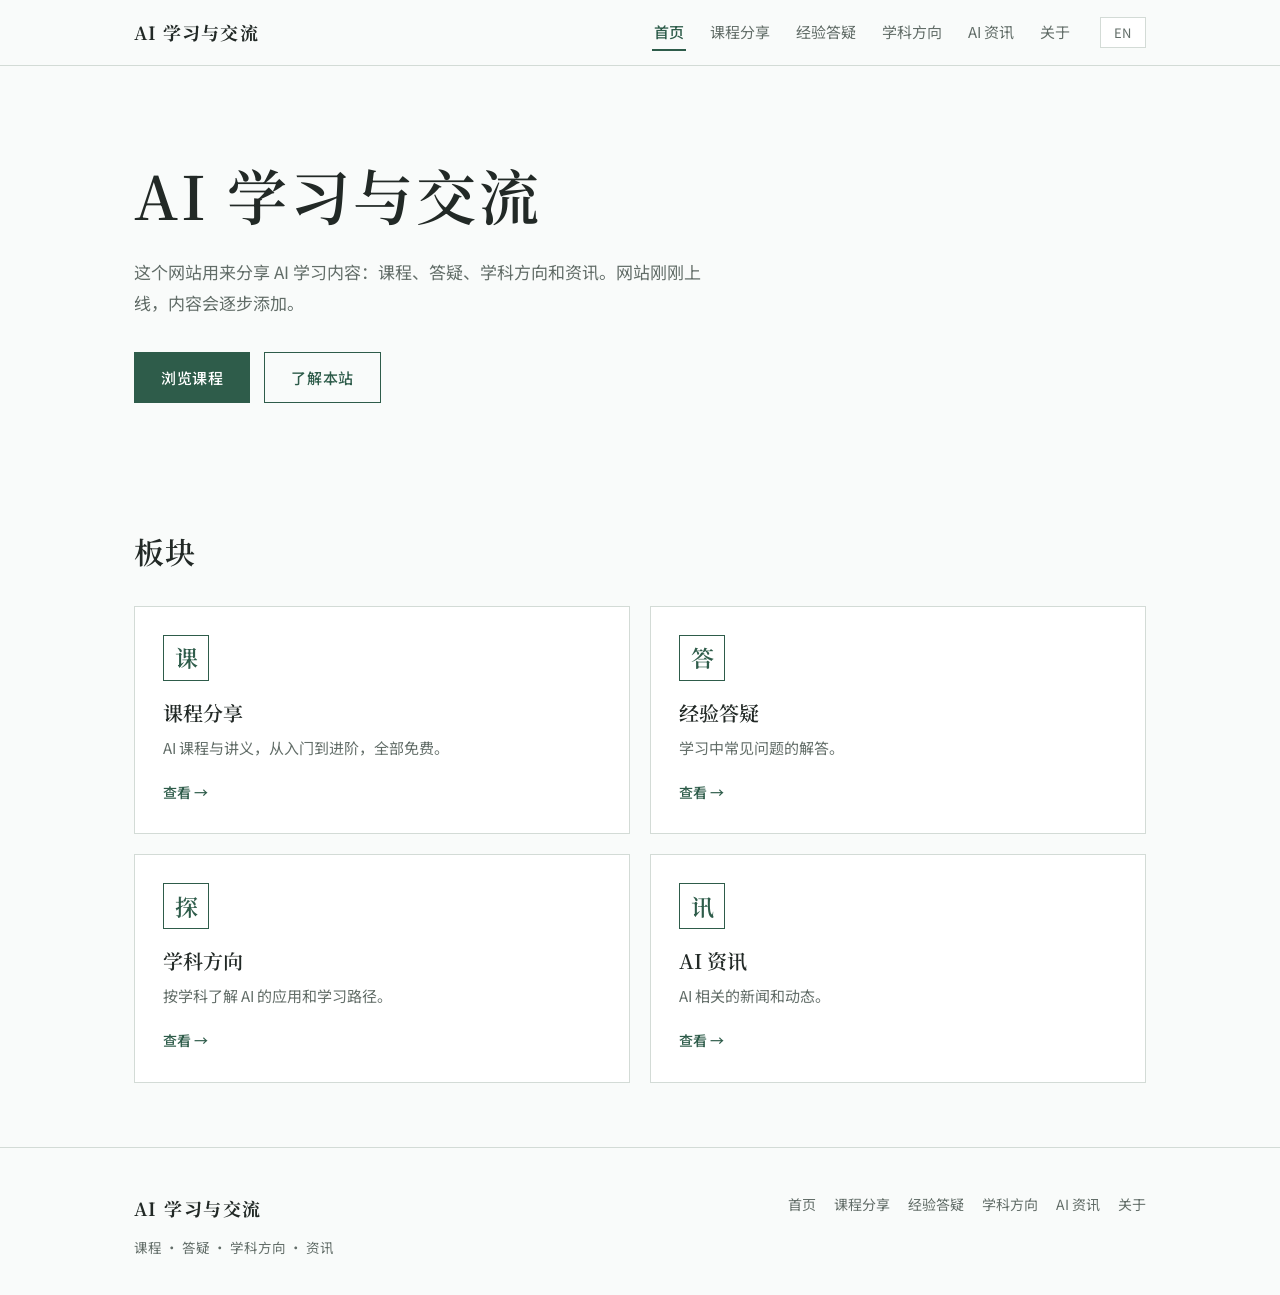
==== index.html @ b8dca819 "Initial AI sharing website" ====
<!DOCTYPE html>
<html lang="zh-CN" data-lang="zh">
<head>
<meta charset="UTF-8">
<meta name="viewport" content="width=device-width, initial-scale=1.0">
<title>AI 学习与交流</title>
<meta name="description" content="分享 AI 学习内容的网站：课程、答疑、学科方向与资讯。">
<link rel="icon" type="image/svg+xml" href="assets/favicon.svg?v=3">
<link rel="preconnect" href="https://fonts.googleapis.com">
<link rel="preconnect" href="https://fonts.gstatic.com" crossorigin>
<link href="https://fonts.googleapis.com/css2?family=Noto+Sans+SC:wght@400;500;700&family=Noto+Serif+SC:wght@500;600;700&display=swap" rel="stylesheet">
<link rel="stylesheet" href="assets/style.css?v=3">
<script>try{document.documentElement.dataset.lang=localStorage.getItem("site-lang")==="en"?"en":"zh";}catch(e){}</script>
</head>
<body>
<a class="skip-link" href="#main"><span class="zh">跳到主要内容</span><span class="en">Skip to content</span></a>
<header class="site-header">
  <div class="container header-inner">
    <a href="index.html" class="brand">
      <span class="brand-name"><span class="zh">AI 学习与交流</span><span class="en">AI Learning &amp; Exchange</span></span>
    </a>
    <nav class="site-nav" id="site-nav" aria-label="主导航 Main navigation">
      <a href="index.html" class="active"><span class="zh">首页</span><span class="en">Home</span></a>
      <a href="courses.html"><span class="zh">课程分享</span><span class="en">Courses</span></a>
      <a href="qa.html"><span class="zh">经验答疑</span><span class="en">Q&amp;A</span></a>
      <a href="fields.html"><span class="zh">学科方向</span><span class="en">Fields</span></a>
      <a href="news.html"><span class="zh">AI 资讯</span><span class="en">AI News</span></a>
      <a href="about.html"><span class="zh">关于</span><span class="en">About</span></a>
    </nav>
    <div class="header-actions">
      <button id="lang-toggle" class="lang-toggle" type="button" aria-label="切换语言 / Switch language"><span class="zh">EN</span><span class="en">中文</span></button>
      <button class="nav-toggle" type="button" aria-expanded="false" aria-controls="site-nav" aria-label="菜单 / Menu">☰</button>
    </div>
  </div>
</header>

<main id="main">
  <section class="hero">
    <div class="container">
      <div class="hero-main">
        <h1 class="hero-title"><span class="zh">AI 学习与交流</span><span class="en">AI Learning &amp; Exchange</span></h1>
        <p class="hero-lede">
          <span class="zh">这个网站用来分享 AI 学习内容：课程、答疑、学科方向和资讯。网站刚刚上线，内容会逐步添加。</span>
          <span class="en">This site is for sharing AI learning content: courses, Q&amp;A, subject directions, and news. It's new — content will be added over time.</span>
        </p>
        <div class="hero-actions">
          <a class="btn btn-primary" href="courses.html"><span class="zh">浏览课程</span><span class="en">Browse courses</span></a>
          <a class="btn btn-ghost" href="about.html"><span class="zh">了解本站</span><span class="en">About this site</span></a>
        </div>
      </div>
    </div>
  </section>

  <section class="section">
    <div class="container">
      <div class="section-head">
        <h2 class="section-title"><span class="zh">板块</span><span class="en">Sections</span></h2>
      </div>
      <div class="dept-grid">
        <a class="dept-card" href="courses.html">
          <span class="glyph" aria-hidden="true">课</span>
          <h3><span class="zh">课程分享</span><span class="en">Courses</span></h3>
          <p><span class="zh">AI 课程与讲义，从入门到进阶，全部免费。</span><span class="en">AI courses and notes, from beginner to advanced. All free.</span></p>
          <span class="card-link"><span class="zh">查看 →</span><span class="en">View →</span></span>
        </a>
        <a class="dept-card" href="qa.html">
          <span class="glyph" aria-hidden="true">答</span>
          <h3><span class="zh">经验答疑</span><span class="en">Q&amp;A</span></h3>
          <p><span class="zh">学习中常见问题的解答。</span><span class="en">Answers to common questions.</span></p>
          <span class="card-link"><span class="zh">查看 →</span><span class="en">View →</span></span>
        </a>
        <a class="dept-card" href="fields.html">
          <span class="glyph" aria-hidden="true">探</span>
          <h3><span class="zh">学科方向</span><span class="en">Fields</span></h3>
          <p><span class="zh">按学科了解 AI 的应用和学习路径。</span><span class="en">AI applications and learning paths, by subject.</span></p>
          <span class="card-link"><span class="zh">查看 →</span><span class="en">View →</span></span>
        </a>
        <a class="dept-card" href="news.html">
          <span class="glyph" aria-hidden="true">讯</span>
          <h3><span class="zh">AI 资讯</span><span class="en">AI News</span></h3>
          <p><span class="zh">AI 相关的新闻和动态。</span><span class="en">AI news and updates.</span></p>
          <span class="card-link"><span class="zh">查看 →</span><span class="en">View →</span></span>
        </a>
      </div>
    </div>
  </section>

</main>

<footer class="site-footer">
  <div class="container">
    <div class="footer-grid">
      <div>
        <div class="footer-brand">
          <span><span class="zh">AI 学习与交流</span><span class="en">AI Learning &amp; Exchange</span></span>
        </div>
        <p class="footer-tagline"><span class="zh">课程 · 答疑 · 学科方向 · 资讯</span><span class="en">Courses · Q&amp;A · Fields · News</span></p>
      </div>
      <nav class="footer-nav" aria-label="页脚导航 Footer navigation">
        <a href="index.html"><span class="zh">首页</span><span class="en">Home</span></a>
        <a href="courses.html"><span class="zh">课程分享</span><span class="en">Courses</span></a>
        <a href="qa.html"><span class="zh">经验答疑</span><span class="en">Q&amp;A</span></a>
        <a href="fields.html"><span class="zh">学科方向</span><span class="en">Fields</span></a>
        <a href="news.html"><span class="zh">AI 资讯</span><span class="en">AI News</span></a>
        <a href="about.html"><span class="zh">关于</span><span class="en">About</span></a>
      </nav>
    </div>
  </div>
</footer>
<script src="assets/main.js?v=3"></script>
</body>
</html>
---- assets/style.css ----
/* ============================================
   AI 学习与交流 — site styles
   One hue family (~155°): every neutral is a tint of the green. Sharp edges, no radius.
   ============================================ */

:root {
  --paper: #F9FBFA;
  --card: #FFFFFF;
  --wash: #EFF3F1;
  --ink: #222926;
  --ink-body: #414B46;
  --ink-soft: #626D68;
  --line: #D3DBD6;
  --accent: #2E5C4A;
  --accent-deep: #23483A;
  --accent-tint: #E8F0EC;
  --serif: "Noto Serif SC", "Songti SC", "STSong", Georgia, serif;
  --sans: "Noto Sans SC", "PingFang SC", "Hiragino Sans GB", "Microsoft YaHei", system-ui, sans-serif;
}

* { box-sizing: border-box; }

html { scroll-behavior: smooth; }

body {
  margin: 0;
  background: var(--paper);
  color: var(--ink);
  font-family: var(--sans);
  font-size: 16px;
  line-height: 1.8;
  -webkit-font-smoothing: antialiased;
}

/* Language switching: html[data-lang] decides which copy is visible */
[data-lang="zh"] .en { display: none !important; }
[data-lang="en"] .zh { display: none !important; }

h1, h2, h3 {
  font-family: var(--serif);
  font-weight: 600;
  line-height: 1.35;
  margin: 0;
}

a { color: var(--accent); text-decoration: none; }
a:hover { color: var(--accent-deep); }

.container { max-width: 1060px; margin: 0 auto; padding: 0 24px; }

:focus-visible { outline: 2px solid var(--accent); outline-offset: 3px; }

.skip-link {
  position: absolute; left: -9999px; top: 0; z-index: 100;
  background: var(--ink); color: #fff; padding: 8px 16px;
}
.skip-link:focus { left: 0; color: #fff; }

/* ---------- Header ---------- */

.site-header {
  position: sticky; top: 0; z-index: 50;
  background: rgba(249, 251, 250, 0.92);
  backdrop-filter: blur(8px);
  -webkit-backdrop-filter: blur(8px);
  border-bottom: 1px solid var(--line);
}
.header-inner {
  display: flex; align-items: center; gap: 28px;
  padding-top: 14px; padding-bottom: 14px;
}
.brand { display: flex; align-items: center; color: var(--ink); }
.brand:hover { color: var(--ink); }
.brand-name { font-family: var(--serif); font-size: 18px; font-weight: 700; letter-spacing: 0.06em; }

.site-nav { display: flex; gap: 22px; margin-left: auto; }
.site-nav a {
  color: var(--ink-soft); font-size: 15px; padding: 4px 2px;
  border-bottom: 2px solid transparent;
}
.site-nav a:hover { color: var(--ink); }
.site-nav a.active { color: var(--accent); border-bottom-color: var(--accent); font-weight: 500; }

.header-actions { display: flex; align-items: center; gap: 10px; }
.lang-toggle {
  font-family: var(--sans); font-size: 13px; letter-spacing: 0.05em;
  border: 1px solid var(--line); background: var(--card); color: var(--ink-soft);
  padding: 5px 13px; cursor: pointer;
}
.lang-toggle:hover { border-color: var(--accent); color: var(--accent); }
.nav-toggle {
  display: none; border: 1px solid var(--line); background: var(--card);
  padding: 5px 11px; cursor: pointer; font-size: 16px; color: var(--ink);
}

/* ---------- Hero (home) ---------- */

.hero { padding: 88px 0 64px; }

.hero-title {
  font-size: clamp(38px, 6vw, 60px);
  letter-spacing: 0.05em; color: var(--ink); font-weight: 600;
}
.hero-lede { max-width: 34em; margin: 22px 0 34px; font-size: 17px; color: var(--ink-soft); }
.hero-actions { display: flex; gap: 14px; flex-wrap: wrap; }

.btn {
  display: inline-block; padding: 11px 26px;
  font-size: 15px; font-weight: 500; letter-spacing: 0.04em;
  transition: background 0.15s ease, color 0.15s ease, border-color 0.15s ease;
}
.btn-primary { background: var(--accent); color: #fff; border: 1px solid var(--accent); }
.btn-primary:hover { background: var(--accent-deep); border-color: var(--accent-deep); color: #fff; }
.btn-ghost { border: 1px solid var(--accent); color: var(--accent); background: transparent; }
.btn-ghost:hover { background: var(--accent-tint); color: var(--accent-deep); }

/* Page-load rise, one orchestrated moment */
@keyframes rise {
  from { opacity: 0; transform: translateY(12px); }
  to { opacity: 1; transform: none; }
}
.hero-main > * { animation: rise 0.55s ease both; }
.hero-main > *:nth-child(2) { animation-delay: 0.06s; }
.hero-main > *:nth-child(3) { animation-delay: 0.12s; }
.hero-main > *:nth-child(4) { animation-delay: 0.18s; }

/* ---------- Sections ---------- */

.section { padding: 64px 0; }
.section-head {
  display: flex; align-items: baseline; justify-content: space-between;
  gap: 16px; margin-bottom: 34px; flex-wrap: wrap;
}
.section-title { font-size: 30px; letter-spacing: 0.04em; }

/* Section cards (home) */
.dept-grid { display: grid; grid-template-columns: repeat(2, 1fr); gap: 20px; }
.dept-card {
  display: block; background: var(--card);
  border: 1px solid var(--line);
  padding: 28px; color: var(--ink);
  transition: border-color 0.15s ease;
}
.dept-card:hover { border-color: var(--accent); color: var(--ink); }
.glyph {
  display: inline-flex; align-items: center; justify-content: center;
  width: 46px; height: 46px;
  border: 1px solid var(--accent);
  font-family: var(--serif); font-size: 23px; font-weight: 600; color: var(--accent);
  transition: background 0.15s ease, color 0.15s ease;
}
.dept-card:hover .glyph { background: var(--accent); color: var(--card); }
.dept-card h3 { font-size: 20px; margin: 18px 0 8px; }
.dept-card p { margin: 0 0 16px; font-size: 15px; color: var(--ink-soft); }
.card-link { font-size: 14px; color: var(--accent); font-weight: 500; }

/* ---------- Subpage head ---------- */

.page-head { padding: 64px 0 24px; }
.page-head .glyph { width: 54px; height: 54px; font-size: 27px; margin-bottom: 20px; }
.page-title { font-size: clamp(32px, 5vw, 44px); letter-spacing: 0.06em; }
.page-lede { max-width: 42em; margin: 16px 0 0; font-size: 16.5px; color: var(--ink-soft); }

/* ---------- Placeholder panel ---------- */

.note-panel {
  margin-top: 28px; background: var(--wash);
  border: 1px solid var(--line); border-left: 2px solid var(--accent);
  padding: 22px 26px; font-size: 15px; color: var(--ink-soft);
}
.note-panel p { margin: 0; }

/* ---------- Fields ---------- */

.field-grid { display: grid; grid-template-columns: repeat(2, 1fr); gap: 20px; }
.field-card {
  background: var(--card); border: 1px solid var(--line);
  padding: 26px;
}
.field-card h3 { font-size: 19px; margin-bottom: 8px; }
.field-card > p { margin: 0 0 16px; font-size: 15px; color: var(--ink-soft); }
.start-list { padding: 14px 18px; background: var(--wash); border-left: 2px solid var(--accent); font-size: 14px; }
.start-list-title {
  display: block; font-size: 12px; letter-spacing: 0.16em;
  color: var(--accent); margin-bottom: 6px; font-weight: 500; text-transform: uppercase;
}
.start-list ul { margin: 0; padding-left: 18px; color: var(--ink-soft); }
.start-list li { margin: 3px 0; }

/* ---------- Prose (about) ---------- */

.prose { max-width: 46em; padding-bottom: 24px; }
.prose h2 { font-size: 24px; margin: 46px 0 14px; }
.prose p { margin: 0 0 14px; color: var(--ink-body); font-size: 15.5px; }
.prose ul { margin: 0 0 14px; padding-left: 20px; color: var(--ink-body); font-size: 15.5px; }
.prose li { margin: 6px 0; }
/* ---------- Footer ---------- */

.site-footer { border-top: 1px solid var(--line); padding: 44px 0 36px; }
.footer-grid {
  display: flex; justify-content: space-between; align-items: flex-start;
  gap: 24px; flex-wrap: wrap;
}
.footer-brand {
  display: flex; align-items: center; gap: 10px;
  font-family: var(--serif); font-weight: 700; letter-spacing: 0.08em; font-size: 18px;
}
.footer-tagline { margin: 10px 0 0; font-size: 13.5px; color: var(--ink-soft); }
.footer-nav { display: flex; gap: 18px; flex-wrap: wrap; }
.footer-nav a { font-size: 14px; color: var(--ink-soft); }
.footer-nav a:hover { color: var(--accent); }

/* ---------- Responsive ---------- */

@media (max-width: 860px) {
  .site-nav {
    display: none;
    position: absolute; top: 100%; left: 0; right: 0;
    background: var(--paper); border-bottom: 1px solid var(--line);
    flex-direction: column; gap: 0; padding: 8px 24px 16px;
  }
  .site-header.nav-open .site-nav { display: flex; }
  .site-nav a { padding: 10px 0; border-bottom: none; font-size: 16px; }
  .nav-toggle { display: inline-flex; }

  .hero { padding: 56px 0 48px; }

  .dept-grid, .field-grid { grid-template-columns: 1fr; }
  .section { padding: 48px 0; }
  .section-title { font-size: 25px; }
  .page-head { padding: 48px 0 16px; }
}

@media (prefers-reduced-motion: reduce) {
  html { scroll-behavior: auto; }
  *, *::before, *::after {
    animation-duration: 0.001s !important;
    animation-delay: 0s !important;
    transition-duration: 0.001s !important;
  }
}
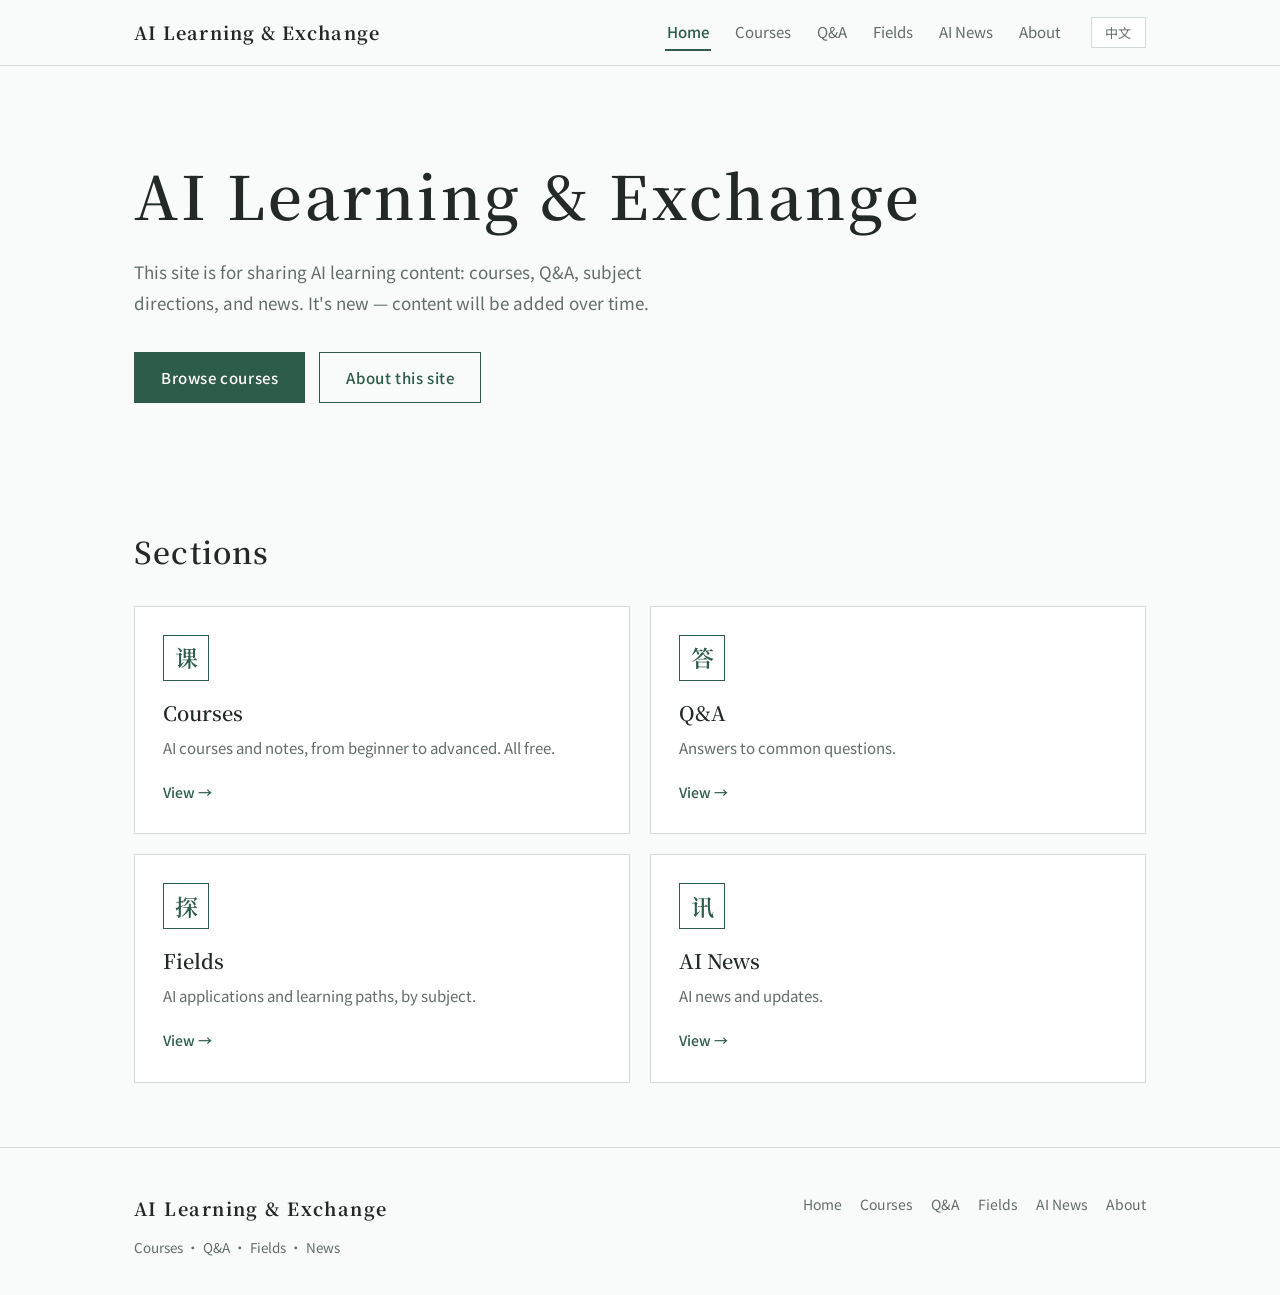
==== commit 1f1d759b: "Add publishing workflow, article extras, and site fixes - Shared head/header/footer partials stamped" ====
--- a/index.html
+++ b/index.html
@@ -5,27 +5,39 @@
 <meta name="viewport" content="width=device-width, initial-scale=1.0">
 <title>AI 学习与交流</title>
 <meta name="description" content="分享 AI 学习内容的网站：课程、答疑、学科方向与资讯。">
-<link rel="icon" type="image/svg+xml" href="assets/favicon.svg?v=3">
+<!-- head -->
+<meta property="og:type" content="website">
+<meta property="og:site_name" content="AI 学习与交流">
+<meta property="og:title" content="AI 学习与交流">
+<meta property="og:description" content="分享 AI 学习内容的网站：课程、答疑、学科方向与资讯。">
+<meta property="og:url" content="https://xiuyuanwang.org/">
+<meta property="og:image" content="https://xiuyuanwang.org/assets/og-image.png">
+<meta name="twitter:card" content="summary_large_image">
+<link rel="icon" type="image/png" sizes="32x32" href="/assets/favicon-32.png?v=acf3af5b">
+<link rel="icon" type="image/svg+xml" href="/assets/favicon.svg?v=acf3af5b">
+<link rel="apple-touch-icon" href="/assets/apple-touch-icon.png?v=acf3af5b">
+<link rel="stylesheet" href="/assets/style.css?v=acf3af5b">
 <link rel="preconnect" href="https://fonts.googleapis.com">
 <link rel="preconnect" href="https://fonts.gstatic.com" crossorigin>
-<link href="https://fonts.googleapis.com/css2?family=Noto+Sans+SC:wght@400;500;700&family=Noto+Serif+SC:wght@500;600;700&display=swap" rel="stylesheet">
-<link rel="stylesheet" href="assets/style.css?v=3">
-<script>try{document.documentElement.dataset.lang=localStorage.getItem("site-lang")==="en"?"en":"zh";}catch(e){}</script>
+<link rel="stylesheet" href="https://fonts.googleapis.com/css2?family=Noto+Sans+SC:wght@400;500;700&family=Noto+Serif+SC:wght@500;600;700&display=swap" media="print" onload="this.media='all'">
+<script>try{var s=localStorage.getItem("site-lang");document.documentElement.dataset.lang=s?(s==="en"?"en":"zh"):(/^zh/i.test(navigator.language||"")?"zh":"en");}catch(e){document.documentElement.dataset.lang="zh";}</script>
+<!-- /head -->
 </head>
 <body>
+<!-- header active="home" -->
 <a class="skip-link" href="#main"><span class="zh">跳到主要内容</span><span class="en">Skip to content</span></a>
 <header class="site-header">
   <div class="container header-inner">
-    <a href="index.html" class="brand">
+    <a href="/" class="brand">
       <span class="brand-name"><span class="zh">AI 学习与交流</span><span class="en">AI Learning &amp; Exchange</span></span>
     </a>
     <nav class="site-nav" id="site-nav" aria-label="主导航 Main navigation">
-      <a href="index.html" class="active"><span class="zh">首页</span><span class="en">Home</span></a>
-      <a href="courses.html"><span class="zh">课程分享</span><span class="en">Courses</span></a>
-      <a href="qa.html"><span class="zh">经验答疑</span><span class="en">Q&amp;A</span></a>
-      <a href="fields.html"><span class="zh">学科方向</span><span class="en">Fields</span></a>
-      <a href="news.html"><span class="zh">AI 资讯</span><span class="en">AI News</span></a>
-      <a href="about.html"><span class="zh">关于</span><span class="en">About</span></a>
+      <a href="/" data-nav="home" class="active"><span class="zh">首页</span><span class="en">Home</span></a>
+      <a href="/courses.html" data-nav="courses"><span class="zh">课程分享</span><span class="en">Courses</span></a>
+      <a href="/qa.html" data-nav="qa"><span class="zh">经验答疑</span><span class="en">Q&amp;A</span></a>
+      <a href="/fields.html" data-nav="fields"><span class="zh">学科方向</span><span class="en">Fields</span></a>
+      <a href="/news.html" data-nav="news"><span class="zh">AI 资讯</span><span class="en">AI News</span></a>
+      <a href="/about.html" data-nav="about"><span class="zh">关于</span><span class="en">About</span></a>
     </nav>
     <div class="header-actions">
       <button id="lang-toggle" class="lang-toggle" type="button" aria-label="切换语言 / Switch language"><span class="zh">EN</span><span class="en">中文</span></button>
@@ -33,6 +45,7 @@
     </div>
   </div>
 </header>
+<!-- /header -->
 
 <main id="main">
   <section class="hero">
@@ -44,8 +57,8 @@
           <span class="en">This site is for sharing AI learning content: courses, Q&amp;A, subject directions, and news. It's new — content will be added over time.</span>
         </p>
         <div class="hero-actions">
-          <a class="btn btn-primary" href="courses.html"><span class="zh">浏览课程</span><span class="en">Browse courses</span></a>
-          <a class="btn btn-ghost" href="about.html"><span class="zh">了解本站</span><span class="en">About this site</span></a>
+          <a class="btn btn-primary" href="/courses.html"><span class="zh">浏览课程</span><span class="en">Browse courses</span></a>
+          <a class="btn btn-ghost" href="/about.html"><span class="zh">了解本站</span><span class="en">About this site</span></a>
         </div>
       </div>
     </div>
@@ -57,25 +70,25 @@
         <h2 class="section-title"><span class="zh">板块</span><span class="en">Sections</span></h2>
       </div>
       <div class="dept-grid">
-        <a class="dept-card" href="courses.html">
+        <a class="dept-card" href="/courses.html">
           <span class="glyph" aria-hidden="true">课</span>
           <h3><span class="zh">课程分享</span><span class="en">Courses</span></h3>
           <p><span class="zh">AI 课程与讲义，从入门到进阶，全部免费。</span><span class="en">AI courses and notes, from beginner to advanced. All free.</span></p>
           <span class="card-link"><span class="zh">查看 →</span><span class="en">View →</span></span>
         </a>
-        <a class="dept-card" href="qa.html">
+        <a class="dept-card" href="/qa.html">
           <span class="glyph" aria-hidden="true">答</span>
           <h3><span class="zh">经验答疑</span><span class="en">Q&amp;A</span></h3>
           <p><span class="zh">学习中常见问题的解答。</span><span class="en">Answers to common questions.</span></p>
           <span class="card-link"><span class="zh">查看 →</span><span class="en">View →</span></span>
         </a>
-        <a class="dept-card" href="fields.html">
+        <a class="dept-card" href="/fields.html">
           <span class="glyph" aria-hidden="true">探</span>
           <h3><span class="zh">学科方向</span><span class="en">Fields</span></h3>
           <p><span class="zh">按学科了解 AI 的应用和学习路径。</span><span class="en">AI applications and learning paths, by subject.</span></p>
           <span class="card-link"><span class="zh">查看 →</span><span class="en">View →</span></span>
         </a>
-        <a class="dept-card" href="news.html">
+        <a class="dept-card" href="/news.html">
           <span class="glyph" aria-hidden="true">讯</span>
           <h3><span class="zh">AI 资讯</span><span class="en">AI News</span></h3>
           <p><span class="zh">AI 相关的新闻和动态。</span><span class="en">AI news and updates.</span></p>
@@ -84,9 +97,9 @@
       </div>
     </div>
   </section>
-
 </main>
 
+<!-- footer -->
 <footer class="site-footer">
   <div class="container">
     <div class="footer-grid">
@@ -97,16 +110,17 @@
         <p class="footer-tagline"><span class="zh">课程 · 答疑 · 学科方向 · 资讯</span><span class="en">Courses · Q&amp;A · Fields · News</span></p>
       </div>
       <nav class="footer-nav" aria-label="页脚导航 Footer navigation">
-        <a href="index.html"><span class="zh">首页</span><span class="en">Home</span></a>
-        <a href="courses.html"><span class="zh">课程分享</span><span class="en">Courses</span></a>
-        <a href="qa.html"><span class="zh">经验答疑</span><span class="en">Q&amp;A</span></a>
-        <a href="fields.html"><span class="zh">学科方向</span><span class="en">Fields</span></a>
-        <a href="news.html"><span class="zh">AI 资讯</span><span class="en">AI News</span></a>
-        <a href="about.html"><span class="zh">关于</span><span class="en">About</span></a>
+        <a href="/"><span class="zh">首页</span><span class="en">Home</span></a>
+        <a href="/courses.html"><span class="zh">课程分享</span><span class="en">Courses</span></a>
+        <a href="/qa.html"><span class="zh">经验答疑</span><span class="en">Q&amp;A</span></a>
+        <a href="/fields.html"><span class="zh">学科方向</span><span class="en">Fields</span></a>
+        <a href="/news.html"><span class="zh">AI 资讯</span><span class="en">AI News</span></a>
+        <a href="/about.html"><span class="zh">关于</span><span class="en">About</span></a>
       </nav>
     </div>
   </div>
 </footer>
-<script src="assets/main.js?v=3"></script>
+<script src="/assets/main.js?v=acf3af5b"></script>
+<!-- /footer -->
 </body>
 </html>
--- a/assets/style.css
+++ b/assets/style.css
@@ -14,8 +14,11 @@
   --accent: #2E5C4A;
   --accent-deep: #23483A;
   --accent-tint: #E8F0EC;
-  --serif: "Noto Serif SC", "Songti SC", "STSong", Georgia, serif;
-  --sans: "Noto Sans SC", "PingFang SC", "Hiragino Sans GB", "Microsoft YaHei", system-ui, sans-serif;
+  /* Noto is loaded non-blocking from Google Fonts in each page's <head>. When it can't be reached
+     (e.g. mainland China) the page simply keeps the system fonts listed after it. */
+  --serif: "Noto Serif SC", Georgia, "Songti SC", "STSong", "Noto Serif CJK SC", "Source Han Serif SC", "SimSun", serif;
+  --sans: "Noto Sans SC", -apple-system, BlinkMacSystemFont, "PingFang SC", "Hiragino Sans GB", "Microsoft YaHei", "Noto Sans CJK SC", "Source Han Sans SC", "Helvetica Neue", Arial, sans-serif;
+  --mono: ui-monospace, SFMono-Regular, Menlo, Consolas, "Liberation Mono", monospace;
 }
 
 * { box-sizing: border-box; }
@@ -209,6 +212,120 @@
 .footer-nav { display: flex; gap: 18px; flex-wrap: wrap; }
 .footer-nav a { font-size: 14px; color: var(--ink-soft); }
 .footer-nav a:hover { color: var(--accent); }
+
+/* ---------- Entry listings (courses / news / Q&A) ---------- */
+
+.entry-grid { display: grid; grid-template-columns: repeat(2, 1fr); gap: 20px; }
+.entry-card {
+  display: block; background: var(--card); border: 1px solid var(--line);
+  padding: 24px 26px; color: var(--ink);
+  transition: border-color 0.15s ease;
+}
+.entry-card:hover { border-color: var(--accent); color: var(--ink); }
+.entry-card h3 { font-size: 18px; margin-bottom: 8px; }
+.entry-card p { margin: 0 0 12px; font-size: 15px; color: var(--ink-soft); }
+.entry-meta { font-size: 13px; color: var(--ink-soft); letter-spacing: 0.04em; }
+
+.news-list { border-top: 1px solid var(--line); }
+.news-entry { padding: 22px 0; border-bottom: 1px solid var(--line); }
+.news-entry .entry-meta { display: block; margin-bottom: 6px; }
+.news-entry h3 { font-size: 19px; margin-bottom: 6px; }
+.news-entry h3 a { color: var(--ink); }
+.news-entry h3 a:hover { color: var(--accent); }
+.news-entry p { margin: 0; font-size: 15px; color: var(--ink-body); max-width: 46em; }
+
+.qa-list { border-top: 1px solid var(--line); }
+.qa-item { border-bottom: 1px solid var(--line); }
+.qa-item summary {
+  cursor: pointer; list-style: none;
+  display: flex; justify-content: space-between; align-items: baseline; gap: 16px;
+  padding: 18px 0; font-size: 17px; font-weight: 600; color: var(--ink);
+}
+.qa-item summary::-webkit-details-marker { display: none; }
+.qa-item summary:hover { color: var(--accent); }
+.qa-item summary::after { content: "+"; flex-shrink: 0; font-weight: 400; color: var(--ink-soft); }
+.qa-item[open] summary::after { content: "\2212"; }
+.qa-answer { padding: 0 0 20px; }
+.qa-answer p { margin: 0 0 10px; font-size: 15px; color: var(--ink-body); max-width: 46em; }
+.qa-answer p:last-child { margin-bottom: 0; }
+
+/* ---------- Article page ---------- */
+
+.post { max-width: 46em; padding: 56px 0 64px; }
+.post-meta { margin: 0 0 14px; font-size: 13px; letter-spacing: 0.06em; color: var(--ink-soft); }
+.post-title { font-size: clamp(28px, 4.5vw, 38px); letter-spacing: 0.02em; }
+.post-lede { margin: 14px 0 0; font-size: 16.5px; color: var(--ink-soft); }
+.post-body {
+  margin-top: 36px; padding-top: 32px; border-top: 1px solid var(--line);
+  font-size: 16px; color: var(--ink-body);
+}
+.post-body h2 { font-size: 22px; margin: 40px 0 12px; color: var(--ink); }
+.post-body h3 { font-size: 18px; margin: 28px 0 10px; color: var(--ink); }
+.post-body h2:first-child, .post-body h3:first-child { margin-top: 0; }
+.post-body p { margin: 0 0 16px; }
+.post-body ul, .post-body ol { margin: 0 0 16px; padding-left: 22px; }
+.post-body li { margin: 4px 0; }
+.post-body blockquote {
+  margin: 20px 0; padding: 4px 0 4px 18px;
+  border-left: 2px solid var(--accent); color: var(--ink-soft);
+}
+.post-body blockquote p:last-child { margin-bottom: 0; }
+.post-body code { font-family: var(--mono); font-size: 0.92em; background: var(--wash); padding: 1px 5px; }
+.post-body pre {
+  margin: 0 0 18px; padding: 16px 18px;
+  background: var(--wash); border: 1px solid var(--line);
+  overflow-x: auto; font-size: 14px; line-height: 1.6;
+}
+.post-body pre code { background: none; padding: 0; font-size: inherit; }
+.post-body img { max-width: 100%; height: auto; display: block; border: 1px solid var(--line); }
+.post-body figure { margin: 20px 0; }
+.post-body figcaption { margin-top: 8px; font-size: 13.5px; color: var(--ink-soft); }
+.post-body table { width: 100%; border-collapse: collapse; margin: 0 0 18px; font-size: 15px; }
+.post-body th, .post-body td { border: 1px solid var(--line); padding: 8px 12px; text-align: left; vertical-align: top; }
+.post-body th { background: var(--wash); font-weight: 600; }
+.post-body hr { border: 0; border-top: 1px solid var(--line); margin: 32px 0; }
+.post-back { display: inline-block; margin-top: 40px; font-size: 14px; }
+
+/* Added by assets/article.js */
+.post-toc {
+  margin: 0 0 28px; padding: 14px 18px;
+  background: var(--wash); border-left: 2px solid var(--accent); font-size: 14px;
+}
+.post-toc-title { display: block; font-weight: 600; margin-bottom: 6px; color: var(--ink); }
+.post-toc ol { margin: 0; padding-left: 20px; }
+.post-toc li { margin: 3px 0; }
+.post-toc .toc-h3 { list-style: none; padding-left: 12px; }
+.post-body h2 .anchor, .post-body h3 .anchor {
+  margin-left: 8px; font-weight: 400; color: var(--ink-soft); opacity: 0;
+}
+.post-body h2:hover .anchor, .post-body h3:hover .anchor, .post-body .anchor:focus { opacity: 1; }
+.post-body pre { position: relative; }
+.copy-btn {
+  position: absolute; top: 8px; right: 8px;
+  font: 12px var(--sans); padding: 3px 9px;
+  border: 1px solid var(--line); background: var(--card); color: var(--ink-soft); cursor: pointer;
+}
+.copy-btn:hover { border-color: var(--accent); color: var(--accent); }
+
+/* Prev / next lecture links */
+.post-nav {
+  display: flex; justify-content: space-between; gap: 16px;
+  margin-top: 40px; padding-top: 20px; border-top: 1px solid var(--line); font-size: 14px;
+}
+.post-nav .post-next { margin-left: auto; text-align: right; }
+
+/* ---------- Print ---------- */
+
+@media print {
+  .site-header, .site-footer, .skip-link, .copy-btn, .post-toc, .post-nav, .post-back, .anchor,
+  .hero-actions { display: none !important; }
+  body { background: #fff; color: #000; font-size: 12pt; }
+  .post { max-width: none; padding: 0; }
+  .post-body { border-top: none; padding-top: 0; }
+  .post-body pre { border: 1px solid #999; page-break-inside: avoid; }
+  .post-body img { border: none; }
+  a { color: inherit; text-decoration: underline; }
+}
 
 /* ---------- Responsive ---------- */
 
@@ -225,10 +342,11 @@
 
   .hero { padding: 56px 0 48px; }
 
-  .dept-grid, .field-grid { grid-template-columns: 1fr; }
+  .dept-grid, .field-grid, .entry-grid { grid-template-columns: 1fr; }
   .section { padding: 48px 0; }
   .section-title { font-size: 25px; }
   .page-head { padding: 48px 0 16px; }
+  .post { padding: 40px 0 48px; }
 }
 
 @media (prefers-reduced-motion: reduce) {
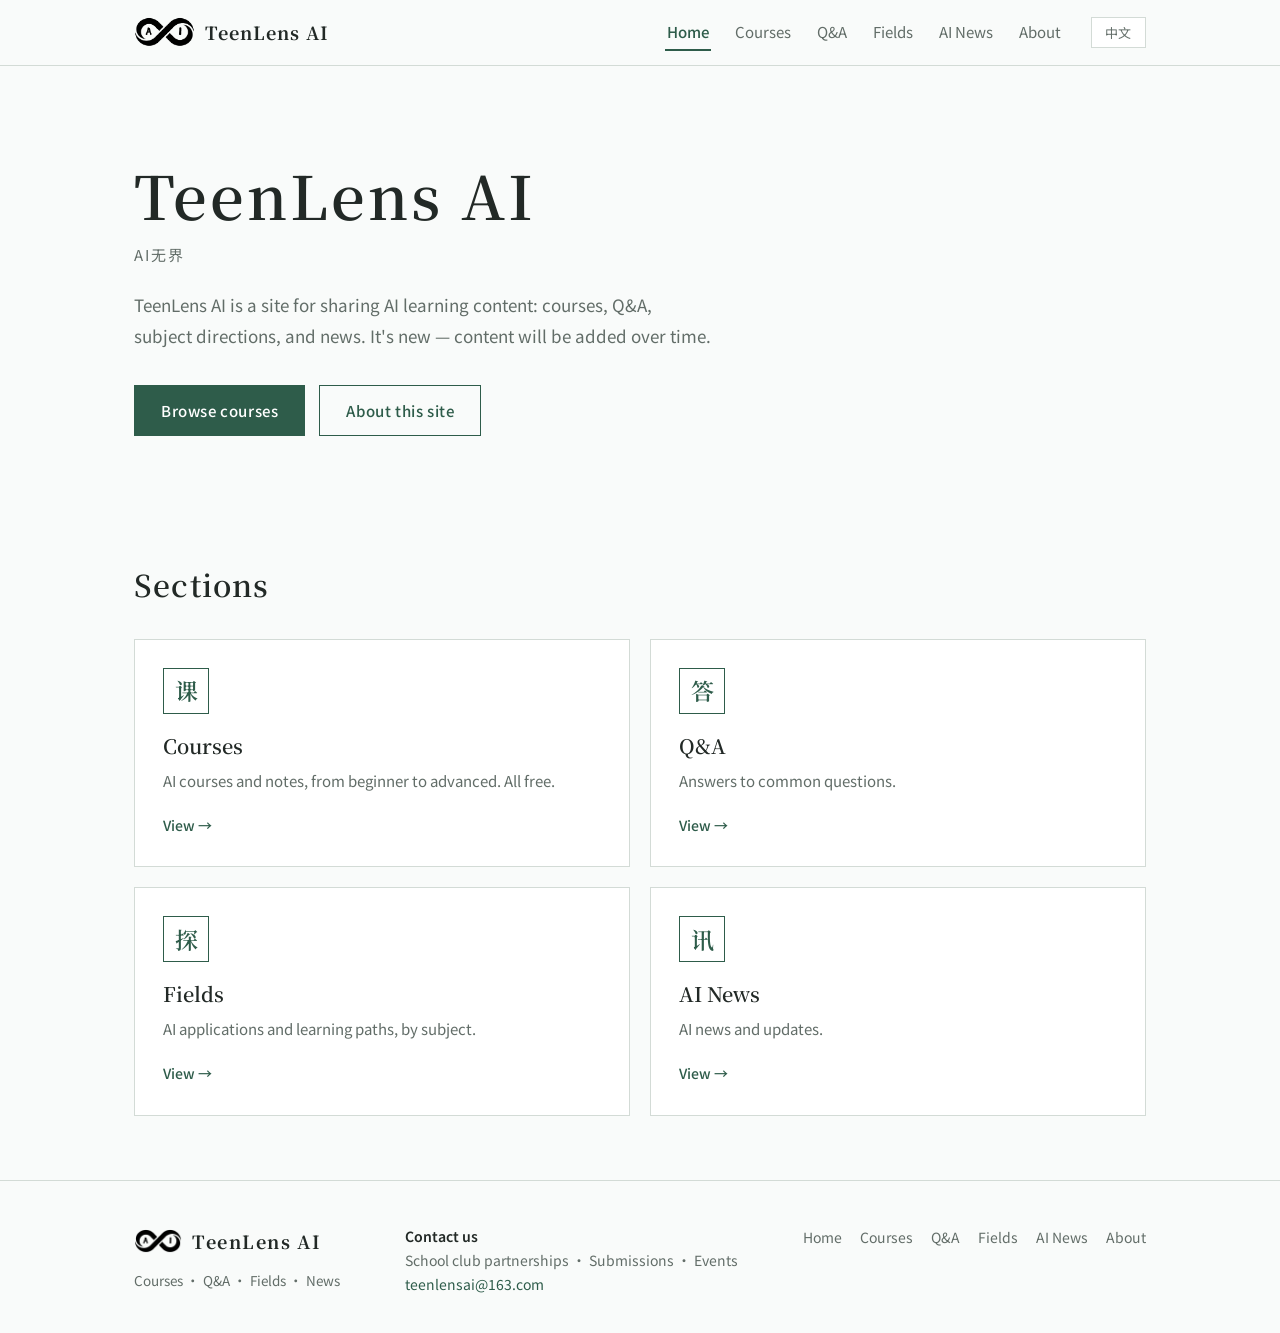
==== commit ca89865a: "Rebrand to AI无界 / TeenLens AI with logo and contact - Site name AI无界 (zh) / TeenLens AI (en) across " ====
--- a/index.html
+++ b/index.html
@@ -3,20 +3,19 @@
 <head>
 <meta charset="UTF-8">
 <meta name="viewport" content="width=device-width, initial-scale=1.0">
-<title>AI 学习与交流</title>
-<meta name="description" content="分享 AI 学习内容的网站：课程、答疑、学科方向与资讯。">
+<title>AI无界 · TeenLens AI</title>
+<meta name="description" content="AI无界（TeenLens AI）：分享 AI 学习内容的网站，课程、答疑、学科方向与资讯。">
 <!-- head -->
 <meta property="og:type" content="website">
-<meta property="og:site_name" content="AI 学习与交流">
-<meta property="og:title" content="AI 学习与交流">
-<meta property="og:description" content="分享 AI 学习内容的网站：课程、答疑、学科方向与资讯。">
+<meta property="og:site_name" content="AI无界 · TeenLens AI">
+<meta property="og:title" content="AI无界 · TeenLens AI">
+<meta property="og:description" content="AI无界（TeenLens AI）：分享 AI 学习内容的网站，课程、答疑、学科方向与资讯。">
 <meta property="og:url" content="https://xiuyuanwang.org/">
 <meta property="og:image" content="https://xiuyuanwang.org/assets/og-image.png">
 <meta name="twitter:card" content="summary_large_image">
-<link rel="icon" type="image/png" sizes="32x32" href="/assets/favicon-32.png?v=acf3af5b">
-<link rel="icon" type="image/svg+xml" href="/assets/favicon.svg?v=acf3af5b">
-<link rel="apple-touch-icon" href="/assets/apple-touch-icon.png?v=acf3af5b">
-<link rel="stylesheet" href="/assets/style.css?v=acf3af5b">
+<link rel="icon" type="image/png" sizes="32x32" href="/assets/favicon-32.png?v=7ffad277">
+<link rel="apple-touch-icon" href="/assets/apple-touch-icon.png?v=7ffad277">
+<link rel="stylesheet" href="/assets/style.css?v=7ffad277">
 <link rel="preconnect" href="https://fonts.googleapis.com">
 <link rel="preconnect" href="https://fonts.gstatic.com" crossorigin>
 <link rel="stylesheet" href="https://fonts.googleapis.com/css2?family=Noto+Sans+SC:wght@400;500;700&family=Noto+Serif+SC:wght@500;600;700&display=swap" media="print" onload="this.media='all'">
@@ -29,7 +28,8 @@
 <header class="site-header">
   <div class="container header-inner">
     <a href="/" class="brand">
-      <span class="brand-name"><span class="zh">AI 学习与交流</span><span class="en">AI Learning &amp; Exchange</span></span>
+      <img class="brand-logo" src="/assets/logo.png?v=7ffad277" alt="" width="60" height="30">
+      <span class="brand-name"><span class="zh">AI无界</span><span class="en">TeenLens AI</span></span>
     </a>
     <nav class="site-nav" id="site-nav" aria-label="主导航 Main navigation">
       <a href="/" data-nav="home" class="active"><span class="zh">首页</span><span class="en">Home</span></a>
@@ -51,10 +51,11 @@
   <section class="hero">
     <div class="container">
       <div class="hero-main">
-        <h1 class="hero-title"><span class="zh">AI 学习与交流</span><span class="en">AI Learning &amp; Exchange</span></h1>
+        <h1 class="hero-title"><span class="zh">AI无界</span><span class="en">TeenLens AI</span></h1>
+        <p class="hero-sub"><span class="zh">TeenLens AI</span><span class="en">AI无界</span></p>
         <p class="hero-lede">
-          <span class="zh">这个网站用来分享 AI 学习内容：课程、答疑、学科方向和资讯。网站刚刚上线，内容会逐步添加。</span>
-          <span class="en">This site is for sharing AI learning content: courses, Q&amp;A, subject directions, and news. It's new — content will be added over time.</span>
+          <span class="zh">AI无界是一个分享 AI 学习内容的网站：课程、答疑、学科方向和资讯。网站刚刚上线，内容会逐步添加。</span>
+          <span class="en">TeenLens AI is a site for sharing AI learning content: courses, Q&amp;A, subject directions, and news. It's new — content will be added over time.</span>
         </p>
         <div class="hero-actions">
           <a class="btn btn-primary" href="/courses.html"><span class="zh">浏览课程</span><span class="en">Browse courses</span></a>
@@ -105,9 +106,15 @@
     <div class="footer-grid">
       <div>
         <div class="footer-brand">
-          <span><span class="zh">AI 学习与交流</span><span class="en">AI Learning &amp; Exchange</span></span>
+          <img class="brand-logo" src="/assets/logo.png?v=7ffad277" alt="" width="48" height="24">
+          <span><span class="zh">AI无界</span><span class="en">TeenLens AI</span></span>
         </div>
         <p class="footer-tagline"><span class="zh">课程 · 答疑 · 学科方向 · 资讯</span><span class="en">Courses · Q&amp;A · Fields · News</span></p>
+      </div>
+      <div class="footer-contact">
+        <strong><span class="zh">联系我们</span><span class="en">Contact us</span></strong>
+        <span class="zh">学校社团合作 · 内容投稿 · 活动交流</span><span class="en">School club partnerships · Submissions · Events</span>
+        <a href="mailto:teenlensai@163.com">teenlensai@163.com</a>
       </div>
       <nav class="footer-nav" aria-label="页脚导航 Footer navigation">
         <a href="/"><span class="zh">首页</span><span class="en">Home</span></a>
@@ -120,7 +127,7 @@
     </div>
   </div>
 </footer>
-<script src="/assets/main.js?v=acf3af5b"></script>
+<script src="/assets/main.js?v=7ffad277"></script>
 <!-- /footer -->
 </body>
 </html>
--- a/assets/style.css
+++ b/assets/style.css
@@ -1,5 +1,5 @@
 /* ============================================
-   AI 学习与交流 — site styles
+   AI无界 · TeenLens AI — site styles
    One hue family (~155°): every neutral is a tint of the green. Sharp edges, no radius.
    ============================================ */
 
@@ -72,7 +72,8 @@
   display: flex; align-items: center; gap: 28px;
   padding-top: 14px; padding-bottom: 14px;
 }
-.brand { display: flex; align-items: center; color: var(--ink); }
+.brand { display: flex; align-items: center; gap: 10px; color: var(--ink); }
+.brand-logo { display: block; height: 30px; width: auto; }
 .brand:hover { color: var(--ink); }
 .brand-name { font-family: var(--serif); font-size: 18px; font-weight: 700; letter-spacing: 0.06em; }
 
@@ -104,6 +105,7 @@
   font-size: clamp(38px, 6vw, 60px);
   letter-spacing: 0.05em; color: var(--ink); font-weight: 600;
 }
+.hero-sub { margin: 6px 0 0; font-size: 15px; letter-spacing: 0.14em; color: var(--ink-soft); }
 .hero-lede { max-width: 34em; margin: 22px 0 34px; font-size: 17px; color: var(--ink-soft); }
 .hero-actions { display: flex; gap: 14px; flex-wrap: wrap; }
 
@@ -208,7 +210,11 @@
   display: flex; align-items: center; gap: 10px;
   font-family: var(--serif); font-weight: 700; letter-spacing: 0.08em; font-size: 18px;
 }
+.footer-brand .brand-logo { height: 24px; }
 .footer-tagline { margin: 10px 0 0; font-size: 13.5px; color: var(--ink-soft); }
+.footer-contact { font-size: 14px; color: var(--ink-soft); line-height: 1.7; }
+.footer-contact strong { display: block; color: var(--ink); font-weight: 600; }
+.footer-contact a { display: block; }
 .footer-nav { display: flex; gap: 18px; flex-wrap: wrap; }
 .footer-nav a { font-size: 14px; color: var(--ink-soft); }
 .footer-nav a:hover { color: var(--accent); }
@@ -314,6 +320,46 @@
 }
 .post-nav .post-next { margin-left: auto; text-align: right; }
 
+/* ---------- Report charts and stat tiles (reports/) ---------- */
+
+:root { --chart-1: #2E8A63; }
+
+.stat-grid { display: grid; grid-template-columns: repeat(4, 1fr); gap: 12px; margin: 0 0 32px; }
+.stat { border: 1px solid var(--line); background: var(--card); padding: 16px 18px; }
+.stat-value { display: block; font-family: var(--sans); font-size: 30px; font-weight: 600; line-height: 1.2; color: var(--ink); }
+.stat-label { display: block; margin-top: 6px; font-size: 13.5px; color: var(--ink-soft); line-height: 1.5; }
+
+.chart { margin: 28px 0 36px; }
+.chart figcaption { margin-bottom: 12px; }
+.chart-title { display: block; font-weight: 600; color: var(--ink); font-size: 15.5px; }
+.chart-note { display: block; margin-top: 2px; font-size: 13px; color: var(--ink-soft); }
+.bars { list-style: none; margin: 0; padding: 0; }
+.bar-row {
+  display: grid; grid-template-columns: minmax(0, 42%) minmax(0, 1fr) 72px; align-items: center;
+  gap: 12px; padding: 5px 0; font-size: 14px;
+}
+.bar-label { color: var(--ink-body); line-height: 1.4; }
+.bar-track { display: block; height: 14px; background: var(--wash); }
+.bar-fill { display: block; height: 100%; background: var(--chart-1); }
+.bar-value { color: var(--ink-soft); font-variant-numeric: tabular-nums; white-space: nowrap; text-align: right; font-size: 13px; }
+.chart-rest { margin: 8px 0 0; font-size: 13px; color: var(--ink-soft); }
+.chart-data { margin-top: 8px; font-size: 13px; }
+.chart-data summary { cursor: pointer; color: var(--accent); }
+.chart-data table { width: 100%; border-collapse: collapse; margin-top: 8px; }
+.chart-data th, .chart-data td { border: 1px solid var(--line); padding: 5px 10px; text-align: left; }
+.chart-data td:nth-child(n+2), .chart-data th:nth-child(n+2) { text-align: right; font-variant-numeric: tabular-nums; }
+.chart-data th { background: var(--wash); font-weight: 600; }
+
+.report-body .stat-grid + h2 { margin-top: 32px; }
+
+@media (max-width: 860px) {
+  .stat-grid { grid-template-columns: repeat(2, 1fr); }
+}
+@media (max-width: 600px) {
+  .bar-row { grid-template-columns: minmax(0, 1fr) 72px; }
+  .bar-label { grid-column: 1 / -1; padding-top: 4px; }
+}
+
 /* ---------- Print ---------- */
 
 @media print {
@@ -324,6 +370,8 @@
   .post-body { border-top: none; padding-top: 0; }
   .post-body pre { border: 1px solid #999; page-break-inside: avoid; }
   .post-body img { border: none; }
+  .bar-fill { -webkit-print-color-adjust: exact; print-color-adjust: exact; }
+  .chart-data { display: none; }
   a { color: inherit; text-decoration: underline; }
 }
 
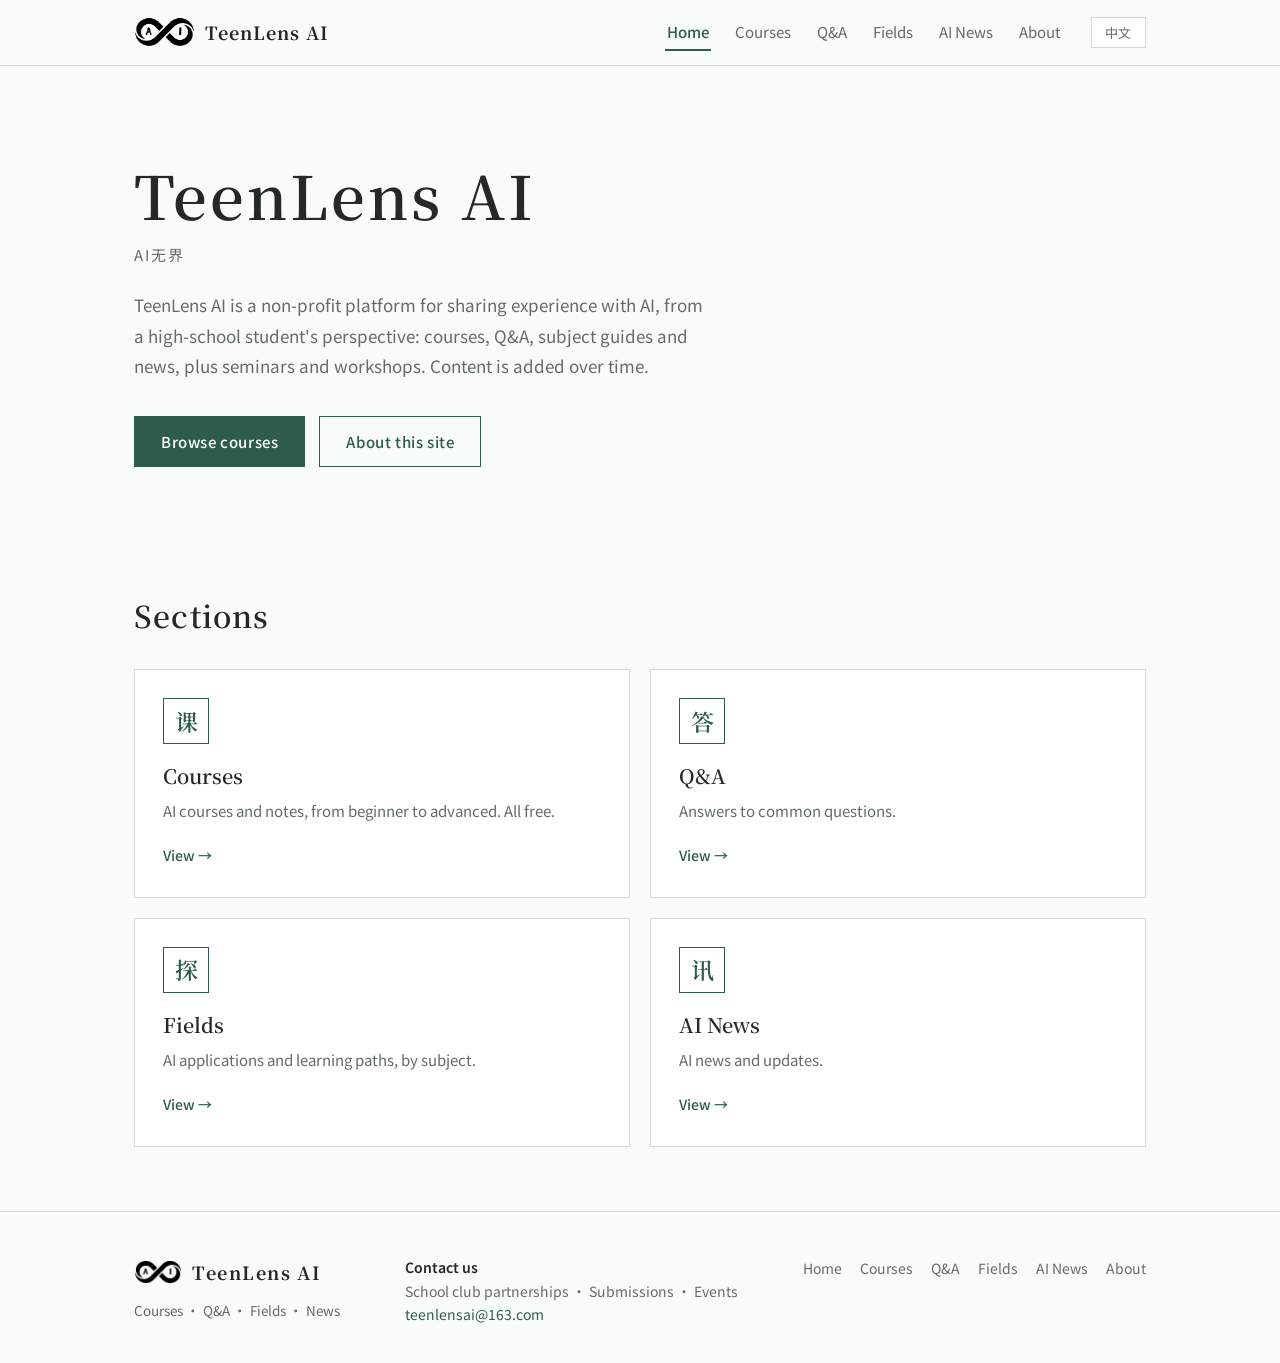
==== commit f66ab025: "Add team, platform intro, and first news article; switch internal links to teenlensai.org About page" ====
--- a/index.html
+++ b/index.html
@@ -10,12 +10,12 @@
 <meta property="og:site_name" content="AI无界 · TeenLens AI">
 <meta property="og:title" content="AI无界 · TeenLens AI">
 <meta property="og:description" content="AI无界（TeenLens AI）：分享 AI 学习内容的网站，课程、答疑、学科方向与资讯。">
-<meta property="og:url" content="https://xiuyuanwang.org/">
-<meta property="og:image" content="https://xiuyuanwang.org/assets/og-image.png">
+<meta property="og:url" content="https://teenlensai.org/">
+<meta property="og:image" content="https://teenlensai.org/assets/og-image.png">
 <meta name="twitter:card" content="summary_large_image">
-<link rel="icon" type="image/png" sizes="32x32" href="/assets/favicon-32.png?v=7ffad277">
-<link rel="apple-touch-icon" href="/assets/apple-touch-icon.png?v=7ffad277">
-<link rel="stylesheet" href="/assets/style.css?v=7ffad277">
+<link rel="icon" type="image/png" sizes="32x32" href="/assets/favicon-32.png?v=1631d09a">
+<link rel="apple-touch-icon" href="/assets/apple-touch-icon.png?v=1631d09a">
+<link rel="stylesheet" href="/assets/style.css?v=1631d09a">
 <link rel="preconnect" href="https://fonts.googleapis.com">
 <link rel="preconnect" href="https://fonts.gstatic.com" crossorigin>
 <link rel="stylesheet" href="https://fonts.googleapis.com/css2?family=Noto+Sans+SC:wght@400;500;700&family=Noto+Serif+SC:wght@500;600;700&display=swap" media="print" onload="this.media='all'">
@@ -28,7 +28,7 @@
 <header class="site-header">
   <div class="container header-inner">
     <a href="/" class="brand">
-      <img class="brand-logo" src="/assets/logo.png?v=7ffad277" alt="" width="60" height="30">
+      <img class="brand-logo" src="/assets/logo.png?v=1631d09a" alt="" width="60" height="30">
       <span class="brand-name"><span class="zh">AI无界</span><span class="en">TeenLens AI</span></span>
     </a>
     <nav class="site-nav" id="site-nav" aria-label="主导航 Main navigation">
@@ -54,8 +54,8 @@
         <h1 class="hero-title"><span class="zh">AI无界</span><span class="en">TeenLens AI</span></h1>
         <p class="hero-sub"><span class="zh">TeenLens AI</span><span class="en">AI无界</span></p>
         <p class="hero-lede">
-          <span class="zh">AI无界是一个分享 AI 学习内容的网站：课程、答疑、学科方向和资讯。网站刚刚上线，内容会逐步添加。</span>
-          <span class="en">TeenLens AI is a site for sharing AI learning content: courses, Q&amp;A, subject directions, and news. It's new — content will be added over time.</span>
+          <span class="zh">AI无界是一个高中生视角的、非盈利性的 AI 使用经验分享平台：课程、答疑、学科方向和资讯，也会组织研讨、工作坊等活动。内容会逐步添加。</span>
+          <span class="en">TeenLens AI is a non-profit platform for sharing experience with AI, from a high-school student's perspective: courses, Q&amp;A, subject guides and news, plus seminars and workshops. Content is added over time.</span>
         </p>
         <div class="hero-actions">
           <a class="btn btn-primary" href="/courses.html"><span class="zh">浏览课程</span><span class="en">Browse courses</span></a>
@@ -106,7 +106,7 @@
     <div class="footer-grid">
       <div>
         <div class="footer-brand">
-          <img class="brand-logo" src="/assets/logo.png?v=7ffad277" alt="" width="48" height="24">
+          <img class="brand-logo" src="/assets/logo.png?v=1631d09a" alt="" width="48" height="24">
           <span><span class="zh">AI无界</span><span class="en">TeenLens AI</span></span>
         </div>
         <p class="footer-tagline"><span class="zh">课程 · 答疑 · 学科方向 · 资讯</span><span class="en">Courses · Q&amp;A · Fields · News</span></p>
@@ -127,7 +127,7 @@
     </div>
   </div>
 </footer>
-<script src="/assets/main.js?v=7ffad277"></script>
+<script src="/assets/main.js?v=1631d09a"></script>
 <!-- /footer -->
 </body>
 </html>
--- a/assets/style.css
+++ b/assets/style.css
@@ -288,7 +288,7 @@
 .post-body figcaption { margin-top: 8px; font-size: 13.5px; color: var(--ink-soft); }
 .post-body table { width: 100%; border-collapse: collapse; margin: 0 0 18px; font-size: 15px; }
 .post-body th, .post-body td { border: 1px solid var(--line); padding: 8px 12px; text-align: left; vertical-align: top; }
-.post-body th { background: var(--wash); font-weight: 600; }
+.post-body th { background: var(--wash); font-weight: 600; white-space: nowrap; }
 .post-body hr { border: 0; border-top: 1px solid var(--line); margin: 32px 0; }
 .post-back { display: inline-block; margin-top: 40px; font-size: 14px; }
 
@@ -298,9 +298,10 @@
   background: var(--wash); border-left: 2px solid var(--accent); font-size: 14px;
 }
 .post-toc-title { display: block; font-weight: 600; margin-bottom: 6px; color: var(--ink); }
-.post-toc ol { margin: 0; padding-left: 20px; }
-.post-toc li { margin: 3px 0; }
-.post-toc .toc-h3 { list-style: none; padding-left: 12px; }
+.post-toc ol { margin: 0; padding: 0; list-style: none; counter-reset: toc; }
+.post-toc li { position: relative; margin: 3px 0; padding-left: 22px; }
+.post-toc li:not(.toc-h3)::before { counter-increment: toc; content: counter(toc) "."; position: absolute; left: 0; color: var(--ink-soft); }
+.post-toc .toc-h3 { padding-left: 34px; }
 .post-body h2 .anchor, .post-body h3 .anchor {
   margin-left: 8px; font-weight: 400; color: var(--ink-soft); opacity: 0;
 }
@@ -405,3 +406,24 @@
     transition-duration: 0.001s !important;
   }
 }
+
+/* ---------- Team cards (about) ---------- */
+
+.team-title { font-size: 24px; margin: 46px 0 18px; }
+.team-grid { display: grid; grid-template-columns: repeat(3, 1fr); gap: 20px; }
+.team-card { background: var(--card); border: 1px solid var(--line); padding: 24px 26px; }
+.team-photo { display: block; width: 120px; height: 120px; object-fit: cover; border: 1px solid var(--line); }
+.team-glyph { width: 120px; height: 120px; font-size: 44px; }
+.team-card h3 { font-size: 19px; margin: 18px 0 10px; }
+.team-alt { font-family: var(--sans); font-weight: 400; font-size: 14px; letter-spacing: 0.04em; color: var(--ink-soft); margin-left: 4px; }
+.team-role { margin: 0 0 12px; font-size: 13px; letter-spacing: 0.06em; color: var(--accent); font-weight: 500; }
+.team-bio { margin: 0; font-size: 14.5px; color: var(--ink-body); }
+
+/* Wide tables in articles scroll sideways on small screens instead of breaking the layout */
+.table-scroll { overflow-x: auto; margin: 0 0 18px; }
+.table-scroll table { margin: 0; min-width: 640px; }
+.nowrap-3 td:nth-child(-n+3) { white-space: nowrap; }
+
+@media (max-width: 860px) {
+  .team-grid { grid-template-columns: 1fr; }
+}
